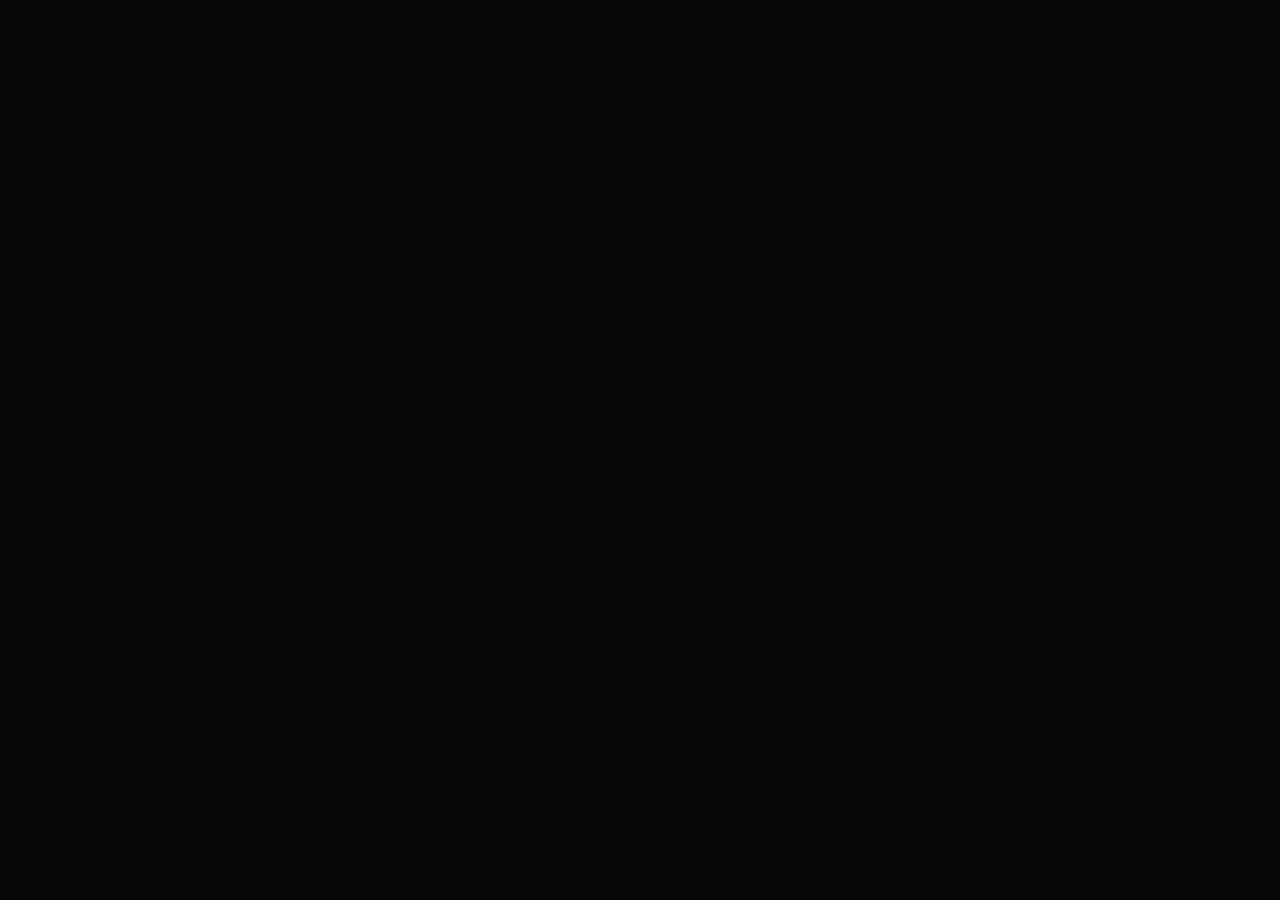
==== index.html @ 5cba3ceb "Refactor CSS styles and remove unused animations Removed unused CSS comments and animations for vari" ====
<!DOCTYPE html>
<html lang="en">
<head>
  <meta charset="UTF-8">
  <title>Life OS</title>
  <link rel="manifest" href="manifest.json">
  <meta name="theme-color" content="#c9a84c">
  <meta name="mobile-web-app-capable" content="yes">
  <meta name="apple-mobile-web-app-capable" content="yes">
  <meta name="apple-mobile-web-app-status-bar-style" content="black-translucent">
  <meta name="apple-mobile-web-app-title" content="Life OS">
  <meta name="viewport" content="width=device-width, initial-scale=1.0">
  <link href="https://fonts.googleapis.com/css2?family=Inter:wght@300;400;500;600;700;800;900&display=swap" rel="stylesheet">
  <style>
    * { margin: 0; padding: 0; box-sizing: border-box; }

    body {
      background: #060606;
      color: #f0f0f0;
      font-family: 'Inter', sans-serif;
      min-height: 100vh;
      overflow-x: hidden;
    }

    #canvas {
      position: fixed;
      top: 0; left: 0;
      width: 100%; height: 100%;
      z-index: 0;
      pointer-events: none;
    }

    .bg-glow {
      position: fixed;
      top: 0; left: 0;
      width: 100%; height: 100%;
      background:
        radial-gradient(ellipse at 15% 40%, rgba(201,168,76,0.08) 0%, transparent 55%),
        radial-gradient(ellipse at 85% 20%, rgba(201,168,76,0.05) 0%, transparent 45%),
        radial-gradient(ellipse at 50% 80%, rgba(201,168,76,0.04) 0%, transparent 40%);
      z-index: 0;
      pointer-events: none;
    }

    .container {
      position: relative;
      z-index: 1;
      max-width: 620px;
      margin: 0 auto;
      padding: 40px 20px 60px;
    }

    .greeting {
      text-align: center;
      margin-bottom: 8px;
    }

    .greeting-text {
      font-size: 0.85rem;
      color: #555;
      letter-spacing: 1px;
    }

    .greeting-time {
      font-size: 0.78rem;
      color: #333;
      margin-top: 4px;
    }

    .hero {
      text-align: center;
      margin-bottom: 32px;
      margin-top: 16px;
    }

    .hero-tag {
      display: inline-flex;
      align-items: center;
      gap: 6px;
      padding: 6px 16px;
      background: rgba(201,168,76,0.08);
      border: 1px solid rgba(201,168,76,0.2);
      border-radius: 20px;
      font-size: 0.72rem;
      color: #c9a84c;
      letter-spacing: 2px;
      text-transform: uppercase;
      margin-bottom: 20px;
    }

    .hero h1 {
      font-size: clamp(3rem, 12vw, 5rem);
      font-weight: 900;
      line-height: 1;
      margin-bottom: 12px;
      letter-spacing: -1px;
    }

    .life {
      background: linear-gradient(135deg, #c9a84c 0%, #e8c96a 50%, #c9a84c 100%);
      -webkit-background-clip: text;
      -webkit-text-fill-color: transparent;
      background-clip: text;
    }

    .os {
      color: #ffffff;
      margin-left: 12px;
    }

    .hero-sub {
      font-size: 0.92rem;
      color: #444;
      line-height: 1.7;
      margin-bottom: 10px;
    }

    .hero-name {
      font-size: 0.78rem;
      color: #2a2a2a;
      font-weight: 500;
    }

    .hero-name span {
      color: #c9a84c;
      font-weight: 600;
    }

    .dashboard {
      background: rgba(201,168,76,0.04);
      border: 1px solid rgba(201,168,76,0.15);
      border-radius: 20px;
      padding: 20px;
      margin-bottom: 20px;
      position: relative;
      overflow: hidden;
    }

    .dashboard::before {
      content: '';
      position: absolute;
      top: -60px; right: -60px;
      width: 180px; height: 180px;
      background: radial-gradient(circle, rgba(201,168,76,0.08) 0%, transparent 70%);
      border-radius: 50%;
      pointer-events: none;
    }

    .dashboard-header {
      display: flex;
      align-items: center;
      justify-content: space-between;
      margin-bottom: 16px;
    }

    .dashboard-title {
      display: flex;
      align-items: center;
      gap: 8px;
      font-size: 0.72rem;
      color: #c9a84c;
      text-transform: uppercase;
      letter-spacing: 2px;
      font-weight: 700;
    }

    .dashboard-date {
      font-size: 0.72rem;
      color: #333;
    }

    .dash-stats {
      display: grid;
      grid-template-columns: repeat(3, 1fr);
      gap: 10px;
      margin-bottom: 16px;
    }

    .dash-stat {
      background: rgba(255,255,255,0.02);
      border: 1px solid rgba(255,255,255,0.04);
      border-radius: 12px;
      padding: 12px;
      text-align: center;
    }

    .dash-stat-num {
      font-size: 1.4rem;
      font-weight: 700;
      color: #c9a84c;
      line-height: 1;
      margin-bottom: 4px;
    }

    .dash-stat-label {
      font-size: 0.68rem;
      color: #333;
      text-transform: uppercase;
      letter-spacing: 0.5px;
    }

    .focus-section {
      border-top: 1px solid rgba(201,168,76,0.1);
      padding-top: 14px;
    }

    .focus-label {
      font-size: 0.7rem;
      color: #444;
      text-transform: uppercase;
      letter-spacing: 1px;
      margin-bottom: 10px;
    }

    .focus-item {
      display: flex;
      align-items: flex-start;
      gap: 10px;
      padding: 8px 0;
      font-size: 0.84rem;
      border-bottom: 1px solid rgba(255,255,255,0.03);
    }

    .focus-item:last-child { border-bottom: none; }

    .focus-item-text { color: #bbb; line-height: 1.5; }
    .focus-item-text b { color: #c9a84c; }
    .focus-item-sub { font-size: 0.72rem; color: #444; margin-top: 2px; }

    .focus-empty { font-size: 0.84rem; color: #333; line-height: 1.6; }
    .focus-empty b { color: #c9a84c; }

    .focus-cta {
      display: inline-block;
      margin-top: 12px;
      padding: 7px 18px;
      background: #c9a84c;
      color: #000;
      border-radius: 20px;
      font-size: 0.78rem;
      font-weight: 700;
      text-decoration: none;
    }

    .stats-bar {
      display: flex;
      justify-content: center;
      gap: 48px;
      margin-bottom: 28px;
    }

    .stat { text-align: center; }

    .stat-num {
      font-size: 1.6rem;
      font-weight: 800;
      background: linear-gradient(135deg, #c9a84c, #e8c96a);
      -webkit-background-clip: text;
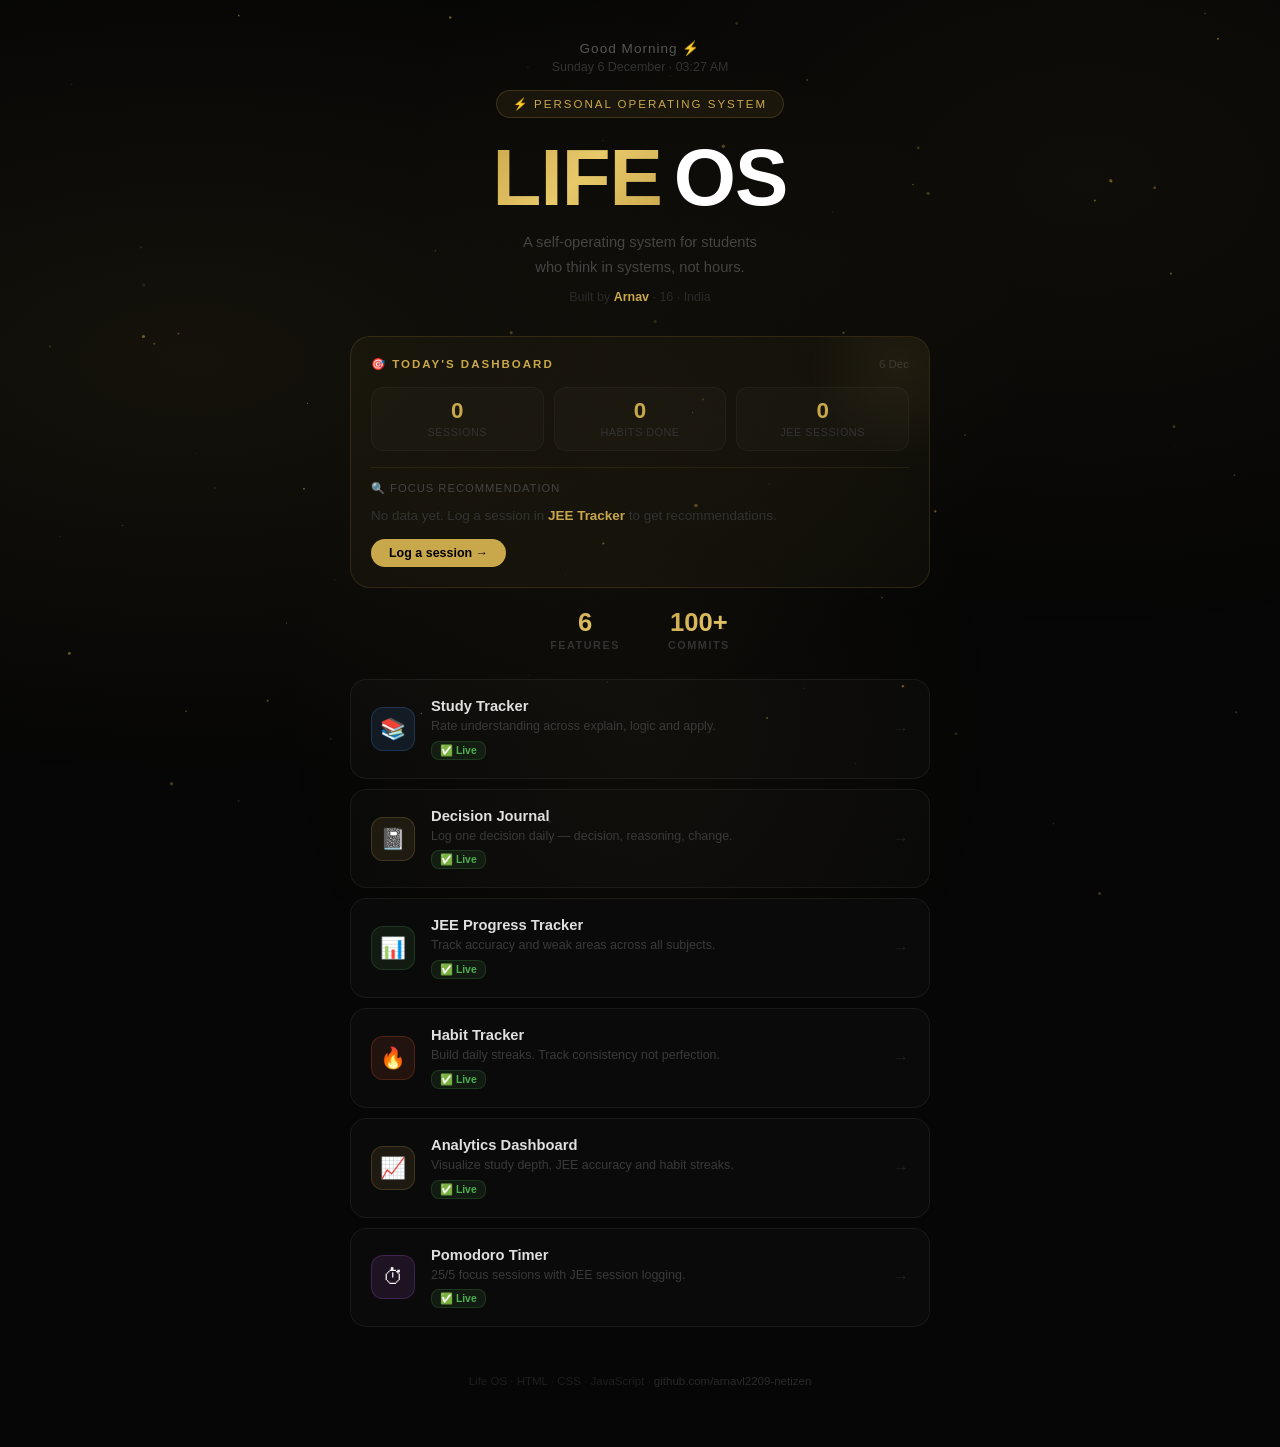
==== commit cdad5a07: "Enhance styles and layout for dashboard components" ====
--- a/index.html
+++ b/index.html
@@ -256,3 +256,373 @@
       font-weight: 800;
       background: linear-gradient(135deg, #c9a84c, #e8c96a);
       -webkit-background-clip: text;
+      -webkit-text-fill-color: transparent;
+      background-clip: text;
+    }
+
+    .stat-label {
+      font-size: 0.68rem;
+      color: #333;
+      text-transform: uppercase;
+      letter-spacing: 1.5px;
+      font-weight: 600;
+      margin-top: 2px;
+    }
+
+    .grid {
+      display: flex;
+      flex-direction: column;
+      gap: 10px;
+    }
+
+    .card {
+      background: rgba(255,255,255,0.02);
+      border: 1px solid rgba(255,255,255,0.06);
+      border-radius: 16px;
+      padding: 18px 20px;
+      text-decoration: none;
+      color: #f0f0f0;
+      display: flex;
+      align-items: center;
+      gap: 16px;
+      transition: all 0.3s ease;
+      position: relative;
+      overflow: hidden;
+    }
+
+    .card::before {
+      content: '';
+      position: absolute;
+      top: 0; left: 0;
+      width: 2px;
+      height: 100%;
+      background: linear-gradient(180deg, #c9a84c, #e8c96a);
+      transform: scaleY(0);
+      transition: transform 0.3s ease;
+      transform-origin: bottom;
+    }
+
+    .card:hover {
+      border-color: rgba(201,168,76,0.25);
+      transform: translateX(4px);
+      background: rgba(201,168,76,0.04);
+    }
+
+    .card:hover::before { transform: scaleY(1); }
+
+    .card-icon {
+      width: 44px;
+      height: 44px;
+      border-radius: 12px;
+      display: flex;
+      align-items: center;
+      justify-content: center;
+      font-size: 1.3rem;
+      min-width: 44px;
+    }
+
+    .icon-study     { background: rgba(74,158,255,0.1);  border: 1px solid rgba(74,158,255,0.2); }
+    .icon-journal   { background: rgba(201,168,76,0.1);  border: 1px solid rgba(201,168,76,0.2); }
+    .icon-jee       { background: rgba(76,175,80,0.1);   border: 1px solid rgba(76,175,80,0.2); }
+    .icon-habit     { background: rgba(255,100,50,0.1);  border: 1px solid rgba(255,100,50,0.2); }
+    .icon-analytics { background: rgba(201,168,76,0.1);  border: 1px solid rgba(201,168,76,0.2); }
+    .icon-pomodoro  { background: rgba(201,100,255,0.1); border: 1px solid rgba(201,100,255,0.2); }
+
+    .card-body { flex: 1; }
+
+    .card-title {
+      font-size: 0.92rem;
+      font-weight: 700;
+      color: #e0e0e0;
+      margin-bottom: 3px;
+    }
+
+    .card-desc {
+      font-size: 0.78rem;
+      color: #3a3a3a;
+      line-height: 1.5;
+    }
+
+    .card-arrow {
+      font-size: 1rem;
+      color: #222;
+      transition: all 0.3s;
+    }
+
+    .card:hover .card-arrow {
+      color: #c9a84c;
+      transform: translateX(3px);
+    }
+
+    .tag {
+      display: inline-flex;
+      align-items: center;
+      gap: 4px;
+      padding: 2px 8px;
+      border-radius: 8px;
+      font-size: 0.65rem;
+      font-weight: 700;
+      margin-top: 5px;
+      background: rgba(76,175,80,0.1);
+      color: #4caf50;
+      border: 1px solid rgba(76,175,80,0.2);
+    }
+
+    .footer {
+      text-align: center;
+      margin-top: 48px;
+      font-size: 0.72rem;
+      color: #1e1e1e;
+      font-weight: 500;
+    }
+
+    .footer span { color: #2a2a2a; }
+  </style>
+</head>
+<body>
+
+<canvas id="canvas"></canvas>
+<div class="bg-glow"></div>
+
+<div class="container">
+
+  <div class="greeting">
+    <div class="greeting-text" id="greetingText"></div>
+    <div class="greeting-time" id="greetingTime"></div>
+  </div>
+
+  <div class="hero">
+    <div class="hero-tag">⚡ Personal Operating System</div>
+    <h1><span class="life">LIFE</span><span class="os">OS</span></h1>
+    <p class="hero-sub">A self-operating system for students<br>who think in systems, not hours.</p>
+    <p class="hero-name">Built by <span>Arnav</span> · 16 · India</p>
+  </div>
+
+  <div class="dashboard">
+    <div class="dashboard-header">
+      <div class="dashboard-title">🎯 Today's Dashboard</div>
+      <div class="dashboard-date" id="dashDate"></div>
+    </div>
+    <div class="dash-stats">
+      <div class="dash-stat">
+        <div class="dash-stat-num" id="dashPomodoro">0</div>
+        <div class="dash-stat-label">Sessions</div>
+      </div>
+      <div class="dash-stat">
+        <div class="dash-stat-num" id="dashHabits">0</div>
+        <div class="dash-stat-label">Habits Done</div>
+      </div>
+      <div class="dash-stat">
+        <div class="dash-stat-num" id="dashJEE">0</div>
+        <div class="dash-stat-label">JEE Sessions</div>
+      </div>
+    </div>
+    <div class="focus-section">
+      <div class="focus-label">🔍 Focus Recommendation</div>
+      <div id="focusContent"></div>
+    </div>
+  </div>
+
+  <div class="stats-bar">
+    <div class="stat">
+      <div class="stat-num" id="statFeatures">6</div>
+      <div class="stat-label">Features</div>
+    </div>
+    <div class="stat">
+      <div class="stat-num" id="statCommits">100+</div>
+      <div class="stat-label">Commits</div>
+    </div>
+  </div>
+
+  <div class="grid">
+    <a href="Study-tracker/index.html" class="card">
+      <div class="card-icon icon-study">📚</div>
+      <div class="card-body">
+        <div class="card-title">Study Tracker</div>
+        <div class="card-desc">Rate understanding across explain, logic and apply.</div>
+        <span class="tag">✅ Live</span>
+      </div>
+      <div class="card-arrow">→</div>
+    </a>
+
+    <a href="Journal-tracker/index.html" class="card">
+      <div class="card-icon icon-journal">📓</div>
+      <div class="card-body">
+        <div class="card-title">Decision Journal</div>
+        <div class="card-desc">Log one decision daily — decision, reasoning, change.</div>
+        <span class="tag">✅ Live</span>
+      </div>
+      <div class="card-arrow">→</div>
+    </a>
+
+    <a href="JEE-tracker/index.html" class="card">
+      <div class="card-icon icon-jee">📊</div>
+      <div class="card-body">
+        <div class="card-title">JEE Progress Tracker</div>
+        <div class="card-desc">Track accuracy and weak areas across all subjects.</div>
+        <span class="tag">✅ Live</span>
+      </div>
+      <div class="card-arrow">→</div>
+    </a>
+
+    <a href="Habit-Tracker/index.html" class="card">
+      <div class="card-icon icon-habit">🔥</div>
+      <div class="card-body">
+        <div class="card-title">Habit Tracker</div>
+        <div class="card-desc">Build daily streaks. Track consistency not perfection.</div>
+        <span class="tag">✅ Live</span>
+      </div>
+      <div class="card-arrow">→</div>
+    </a>
+
+    <a href="Analytics/index.html" class="card">
+      <div class="card-icon icon-analytics">📈</div>
+      <div class="card-body">
+        <div class="card-title">Analytics Dashboard</div>
+        <div class="card-desc">Visualize study depth, JEE accuracy and habit streaks.</div>
+        <span class="tag">✅ Live</span>
+      </div>
+      <div class="card-arrow">→</div>
+    </a>
+
+    <a href="Pomodoro/index.html" class="card">
+      <div class="card-icon icon-pomodoro">⏱</div>
+      <div class="card-body">
+        <div class="card-title">Pomodoro Timer</div>
+        <div class="card-desc">25/5 focus sessions with JEE session logging.</div>
+        <span class="tag">✅ Live</span>
+      </div>
+      <div class="card-arrow">→</div>
+    </a>
+  </div>
+
+  <div class="footer">
+    <p>Life OS · HTML · CSS · JavaScript · <span>github.com/arnavl2209-netizen</span></p>
+  </div>
+</div>
+
+<script>
+// Greeting
+function updateGreeting() {
+  var h = new Date().getHours();
+  var g = h < 12 ? 'Good Morning ⚡' : h < 17 ? 'Good Afternoon ⚡' : 'Good Evening ⚡';
+  document.getElementById('greetingText').textContent = g;
+  var now = new Date();
+  document.getElementById('greetingTime').textContent =
+    now.toLocaleDateString('en-IN', { weekday:'long', day:'numeric', month:'long' }) +
+    ' · ' + now.toLocaleTimeString([], { hour:'2-digit', minute:'2-digit' });
+  document.getElementById('dashDate').textContent =
+    now.toLocaleDateString('en-IN', { day:'numeric', month:'short' });
+}
+updateGreeting();
+setInterval(updateGreeting, 60000);
+
+// Dashboard stats
+var today     = new Date().toDateString();
+var pomoToday = JSON.parse(localStorage.getItem('pomo_today')) || { date:'', count:0 };
+var todayLog  = JSON.parse(localStorage.getItem('lifeos_today')) || { date:'', done:[] };
+var jeeData   = JSON.parse(localStorage.getItem('lifeos_jee')) || [];
+
+document.getElementById('dashPomodoro').textContent = pomoToday.date === today ? pomoToday.count : 0;
+document.getElementById('dashHabits').textContent   = todayLog.date === today  ? todayLog.done.length : 0;
+document.getElementById('dashJEE').textContent      = jeeData.filter(function(e){
+  return e.date === new Date().toLocaleDateString('en-IN',{day:'numeric',month:'short',year:'numeric'});
+}).length;
+
+// Focus recommender
+function buildRecommendations() {
+  var jeeEntries   = JSON.parse(localStorage.getItem('lifeos_jee'))     || [];
+  var studyEntries = JSON.parse(localStorage.getItem('lifeOS_entries')) || [];
+  var content = document.getElementById('focusContent');
+  var html = '';
+  var count = 0;
+
+  var weakTopics = jeeEntries.filter(function(e){ return e.accuracy < 60; });
+  if (weakTopics.length > 0) {
+    var w = weakTopics.reduce(function(a,b){ return a.accuracy < b.accuracy ? a : b; });
+    html += '<div class="focus-item"><span>🔴</span><div><div class="focus-item-text">Revise <b>' + w.topic + '</b> — ' + w.accuracy + '% accuracy</div><div class="focus-item-sub">' + w.subject + '</div></div></div>';
+    count++;
+  }
+
+  if (jeeEntries.length > 0 && count < 2) {
+    var subs = {};
+    jeeEntries.forEach(function(e){
+      if (!subs[e.subject]) subs[e.subject] = { total:0, n:0 };
+      subs[e.subject].total += e.accuracy;
+      subs[e.subject].n++;
+    });
+    var low = null, lowAvg = 101;
+    for (var s in subs) {
+      var a = subs[s].total / subs[s].n;
+      if (a < lowAvg) { lowAvg = a; low = s; }
+    }
+    if (low) {
+      html += '<div class="focus-item"><span>📉</span><div><div class="focus-item-text"><b>' + low + '</b> needs attention — avg ' + Math.round(lowAvg) + '%</div><div class="focus-item-sub">Weakest subject</div></div></div>';
+      count++;
+    }
+  }
+
+  if (studyEntries.length > 0 && count < 2) {
+    var r = studyEntries[studyEntries.length - 1];
+    var avg = ((r.explain + r.logic + r.apply) / 3).toFixed(1);
+    if (avg < 3.5) {
+      html += '<div class="focus-item"><span>🟡</span><div><div class="focus-item-text">Revisit <b>' + r.topic + '</b> — ' + avg + '/5 depth</div><div class="focus-item-sub">Low depth score</div></div></div>';
+    }
+  }
+
+  if (!html) {
+    html = '<p class="focus-empty">No data yet. Log a session in <b>JEE Tracker</b> to get recommendations.</p><a href="JEE-tracker/index.html" class="focus-cta">Log a session →</a>';
+  }
+
+  content.innerHTML = html;
+}
+buildRecommendations();
+
+// Gold particles
+window.onload = function() {
+  var canvas = document.getElementById('canvas');
+  var ctx = canvas.getContext('2d');
+  canvas.width  = window.innerWidth;
+  canvas.height = window.innerHeight;
+
+  window.addEventListener('resize', function() {
+    canvas.width  = window.innerWidth;
+    canvas.height = window.innerHeight;
+  });
+
+  var pts = [];
+  for (var i = 0; i < 70; i++) {
+    pts.push({
+      x:     Math.random() * canvas.width,
+      y:     Math.random() * canvas.height,
+      r:     Math.random() * 1.4 + 0.4,
+      dx:    (Math.random() - 0.5) * 0.35,
+      dy:    (Math.random() - 0.5) * 0.35,
+      alpha: Math.random() * 0.45 + 0.1
+    });
+  }
+
+  function draw() {
+    ctx.clearRect(0, 0, canvas.width, canvas.height);
+    pts.forEach(function(p) {
+      ctx.beginPath();
+      ctx.arc(p.x, p.y, p.r, 0, Math.PI * 2);
+      ctx.fillStyle = 'rgba(201,168,76,' + p.alpha + ')';
+      ctx.fill();
+      p.x += p.dx;
+      p.y += p.dy;
+      if (p.x < 0 || p.x > canvas.width)  p.dx *= -1;
+      if (p.y < 0 || p.y > canvas.height) p.dy *= -1;
+    });
+    requestAnimationFrame(draw);
+  }
+  draw();
+};
+
+// Service Worker
+if ('serviceWorker' in navigator) {
+  navigator.serviceWorker.register('/life-os/sw.js');
+}
+</script>
+</body>
+</html>
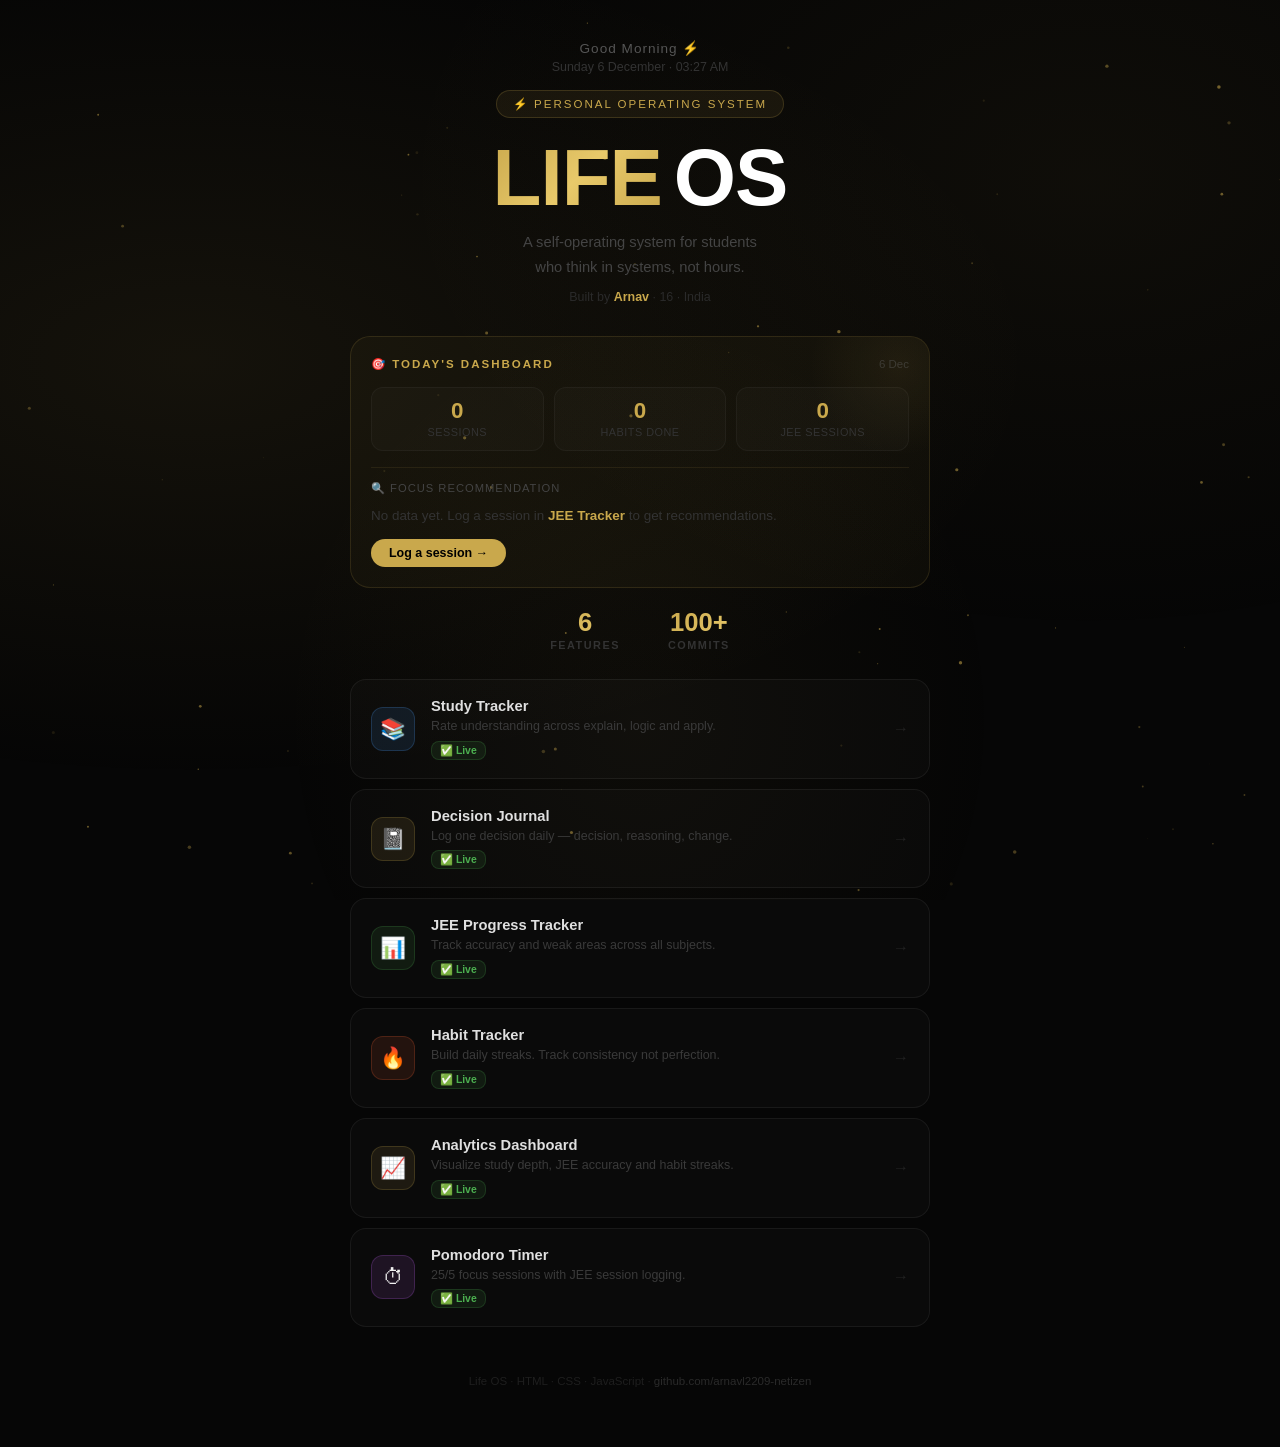
==== commit ddc4c8b2: "Add cache control meta tags to index.html Added meta tags for cache control and expiration." ====
--- a/index.html
+++ b/index.html
@@ -2,6 +2,9 @@
 <html lang="en">
 <head>
   <meta charset="UTF-8">
+  <meta http-equiv="Cache-Control" content="no-cache, no-store, must-revalidate">
+<meta http-equiv="Pragma" content="no-cache">
+<meta http-equiv="Expires" content="0">
   <title>Life OS</title>
   <link rel="manifest" href="manifest.json">
   <meta name="theme-color" content="#c9a84c">
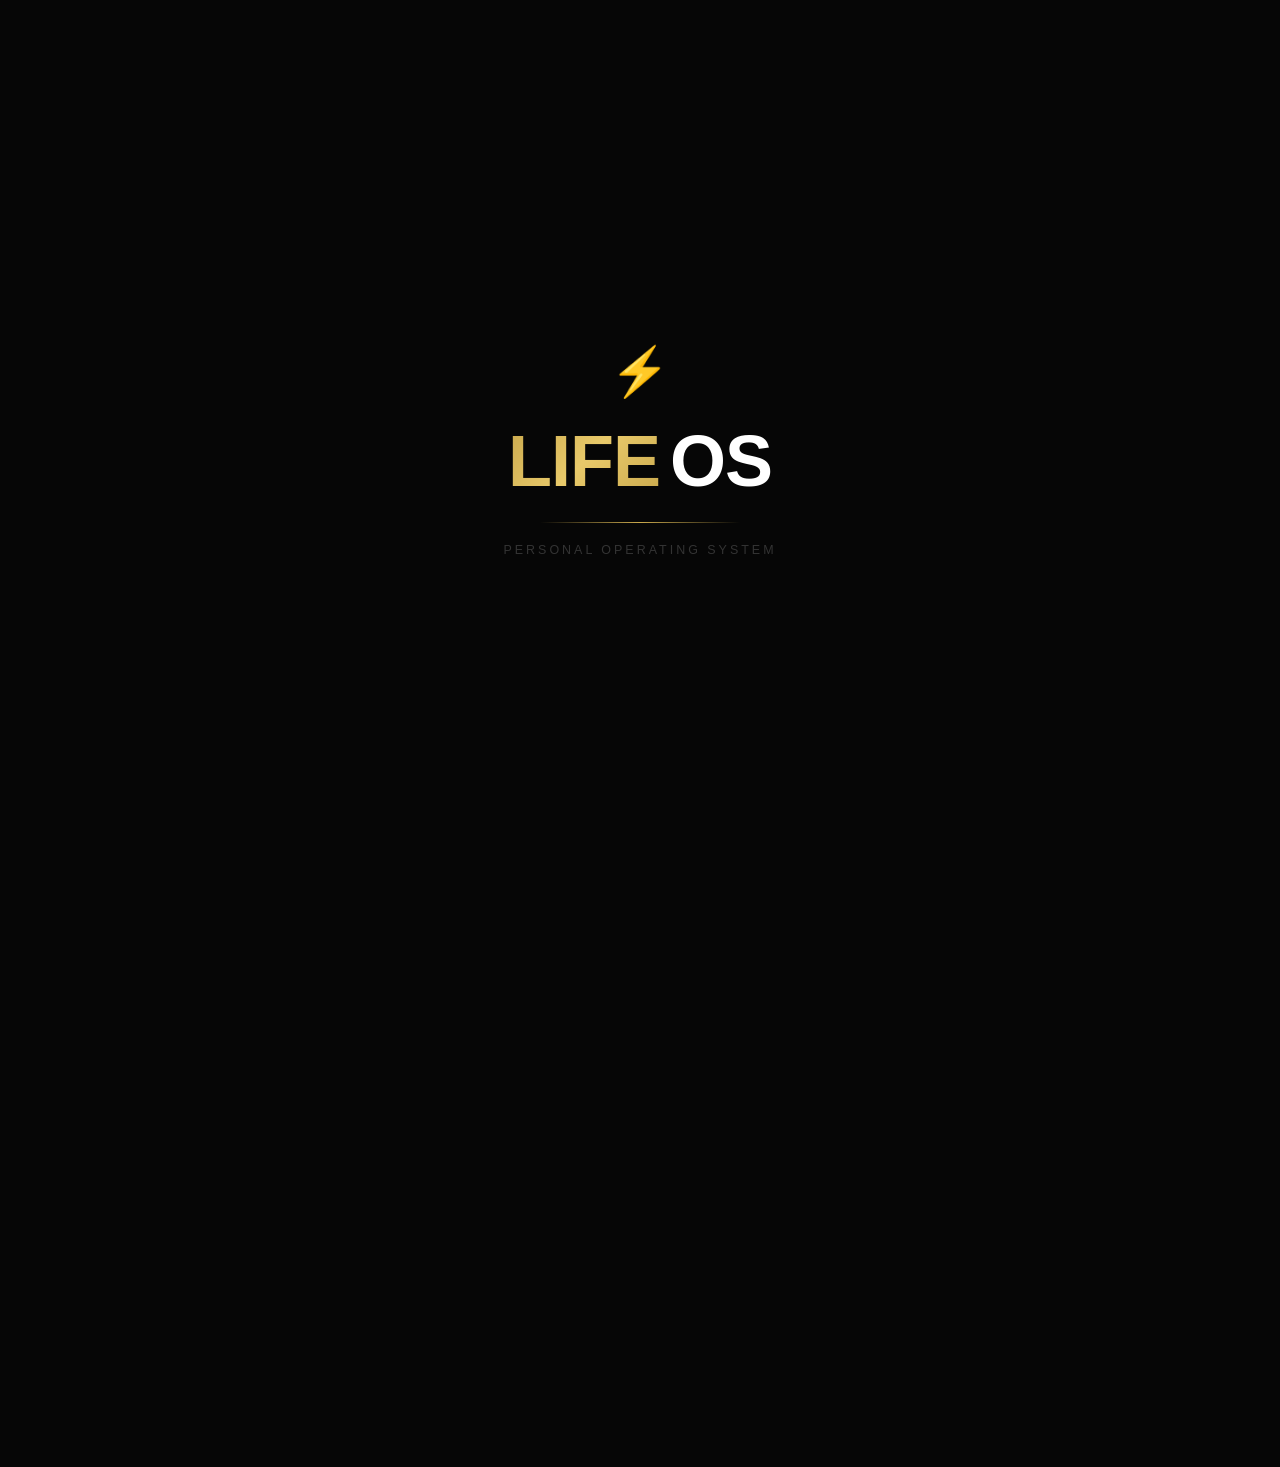
==== commit fe3353d1: "Update index.html" ====
--- a/index.html
+++ b/index.html
@@ -2,9 +2,6 @@
 <html lang="en">
 <head>
   <meta charset="UTF-8">
-  <meta http-equiv="Cache-Control" content="no-cache, no-store, must-revalidate">
-<meta http-equiv="Pragma" content="no-cache">
-<meta http-equiv="Expires" content="0">
   <title>Life OS</title>
   <link rel="manifest" href="manifest.json">
   <meta name="theme-color" content="#c9a84c">
@@ -25,13 +22,99 @@
       overflow-x: hidden;
     }
 
+    /* Splash screen */
+    #splash {
+      position: fixed;
+      inset: 0;
+      background: #060606;
+      z-index: 1000;
+      display: flex;
+      flex-direction: column;
+      align-items: center;
+      justify-content: center;
+      gap: 20px;
+      transition: opacity 0.6s ease;
+    }
+
+    #splash.hide {
+      opacity: 0;
+      pointer-events: none;
+    }
+
+    .splash-bolt {
+      font-size: 3rem;
+      opacity: 0;
+      transform: scale(0.5);
+      animation: boltIn 0.6s ease 0.3s forwards;
+    }
+
+    .splash-title {
+      font-size: clamp(2.5rem, 10vw, 4.5rem);
+      font-weight: 900;
+      letter-spacing: -1px;
+      opacity: 0;
+      transform: scale(0.8);
+      animation: titleIn 0.7s ease 0.8s forwards;
+    }
+
+    .splash-title .s-life {
+      background: linear-gradient(135deg, #c9a84c 0%, #e8c96a 50%, #c9a84c 100%);
+      -webkit-background-clip: text;
+      -webkit-text-fill-color: transparent;
+      background-clip: text;
+    }
+
+    .splash-title .s-os { color: #fff; margin-left: 10px; }
+
+    .splash-line {
+      width: 0;
+      height: 1px;
+      background: linear-gradient(90deg, transparent, #c9a84c, transparent);
+      animation: lineExpand 0.8s ease 1.3s forwards;
+    }
+
+    .splash-sub {
+      font-size: 0.78rem;
+      color: #333;
+      letter-spacing: 3px;
+      text-transform: uppercase;
+      opacity: 0;
+      animation: fadeIn 0.5s ease 1.6s forwards;
+    }
+
+    @keyframes boltIn {
+      0%   { opacity: 0; transform: scale(0.3); filter: blur(10px); }
+      60%  { transform: scale(1.2); }
+      100% { opacity: 1; transform: scale(1); filter: blur(0); }
+    }
+
+    @keyframes titleIn {
+      0%   { opacity: 0; transform: scale(0.8) translateY(10px); filter: blur(6px); }
+      100% { opacity: 1; transform: scale(1) translateY(0); filter: blur(0); }
+    }
+
+    @keyframes lineExpand {
+      0%   { width: 0; }
+      100% { width: 200px; }
+    }
+
+    @keyframes fadeIn {
+      0%   { opacity: 0; transform: translateY(6px); }
+      100% { opacity: 1; transform: translateY(0); }
+    }
+
+    /* Canvas */
     #canvas {
       position: fixed;
       top: 0; left: 0;
       width: 100%; height: 100%;
       z-index: 0;
       pointer-events: none;
-    }
+      opacity: 0;
+      transition: opacity 1s ease;
+    }
+
+    #canvas.show { opacity: 1; }
 
     .bg-glow {
       position: fixed;
@@ -45,12 +128,21 @@
       pointer-events: none;
     }
 
+    /* Main content */
     .container {
       position: relative;
       z-index: 1;
       max-width: 620px;
       margin: 0 auto;
       padding: 40px 20px 60px;
+      opacity: 0;
+      transform: translateY(20px);
+      transition: opacity 0.8s ease, transform 0.8s ease;
+    }
+
+    .container.show {
+      opacity: 1;
+      transform: translateY(0);
     }
 
     .greeting {
@@ -106,10 +198,7 @@
       background-clip: text;
     }
 
-    .os {
-      color: #ffffff;
-      margin-left: 12px;
-    }
+    .os { color: #ffffff; margin-left: 12px; }
 
     .hero-sub {
       font-size: 0.92rem;
@@ -118,17 +207,10 @@
       margin-bottom: 10px;
     }
 
-    .hero-name {
-      font-size: 0.78rem;
-      color: #2a2a2a;
-      font-weight: 500;
-    }
-
-    .hero-name span {
-      color: #c9a84c;
-      font-weight: 600;
-    }
-
+    .hero-name { font-size: 0.78rem; color: #2a2a2a; font-weight: 500; }
+    .hero-name span { color: #c9a84c; font-weight: 600; }
+
+    /* Dashboard */
     .dashboard {
       background: rgba(201,168,76,0.04);
       border: 1px solid rgba(201,168,76,0.15);
@@ -137,7 +219,12 @@
       margin-bottom: 20px;
       position: relative;
       overflow: hidden;
-    }
+      opacity: 0;
+      transform: translateY(16px);
+      transition: opacity 0.5s ease, transform 0.5s ease;
+    }
+
+    .dashboard.show { opacity: 1; transform: translateY(0); }
 
     .dashboard::before {
       content: '';
@@ -167,10 +254,7 @@
       font-weight: 700;
     }
 
-    .dashboard-date {
-      font-size: 0.72rem;
-      color: #333;
-    }
+    .dashboard-date { font-size: 0.72rem; color: #333; }
 
     .dash-stats {
       display: grid;
@@ -225,11 +309,9 @@
     }
 
     .focus-item:last-child { border-bottom: none; }
-
     .focus-item-text { color: #bbb; line-height: 1.5; }
     .focus-item-text b { color: #c9a84c; }
     .focus-item-sub { font-size: 0.72rem; color: #444; margin-top: 2px; }
-
     .focus-empty { font-size: 0.84rem; color: #333; line-height: 1.6; }
     .focus-empty b { color: #c9a84c; }
 
@@ -245,12 +327,18 @@
       text-decoration: none;
     }
 
+    /* Stats */
     .stats-bar {
       display: flex;
       justify-content: center;
       gap: 48px;
       margin-bottom: 28px;
-    }
+      opacity: 0;
+      transform: translateY(16px);
+      transition: opacity 0.5s ease 0.1s, transform 0.5s ease 0.1s;
+    }
+
+    .stats-bar.show { opacity: 1; transform: translateY(0); }
 
     .stat { text-align: center; }
 
@@ -272,6 +360,7 @@
       margin-top: 2px;
     }
 
+    /* Cards */
     .grid {
       display: flex;
       flex-direction: column;
@@ -291,6 +380,13 @@
       transition: all 0.3s ease;
       position: relative;
       overflow: hidden;
+      opacity: 0;
+      transform: translateY(20px);
+    }
+
+    .card.show {
+      opacity: 1;
+      transform: translateY(0);
     }
 
     .card::before {
@@ -307,7 +403,7 @@
 
     .card:hover {
       border-color: rgba(201,168,76,0.25);
-      transform: translateX(4px);
+      transform: translateX(4px) !important;
       background: rgba(201,168,76,0.04);
     }
 
@@ -332,30 +428,11 @@
     .icon-pomodoro  { background: rgba(201,100,255,0.1); border: 1px solid rgba(201,100,255,0.2); }
 
     .card-body { flex: 1; }
-
-    .card-title {
-      font-size: 0.92rem;
-      font-weight: 700;
-      color: #e0e0e0;
-      margin-bottom: 3px;
-    }
-
-    .card-desc {
-      font-size: 0.78rem;
-      color: #3a3a3a;
-      line-height: 1.5;
-    }
-
-    .card-arrow {
-      font-size: 1rem;
-      color: #222;
-      transition: all 0.3s;
-    }
-
-    .card:hover .card-arrow {
-      color: #c9a84c;
-      transform: translateX(3px);
-    }
+    .card-title { font-size: 0.92rem; font-weight: 700; color: #e0e0e0; margin-bottom: 3px; }
+    .card-desc  { font-size: 0.78rem; color: #3a3a3a; line-height: 1.5; }
+
+    .card-arrow { font-size: 1rem; color: #222; transition: all 0.3s; }
+    .card:hover .card-arrow { color: #c9a84c; transform: translateX(3px); }
 
     .tag {
       display: inline-flex;
@@ -377,17 +454,30 @@
       font-size: 0.72rem;
       color: #1e1e1e;
       font-weight: 500;
-    }
-
+      opacity: 0;
+      transition: opacity 0.5s ease;
+    }
+
+    .footer.show { opacity: 1; }
     .footer span { color: #2a2a2a; }
   </style>
 </head>
 <body>
 
+<!-- Splash Screen -->
+<div id="splash">
+  <div class="splash-bolt">⚡</div>
+  <div class="splash-title">
+    <span class="s-life">LIFE</span><span class="s-os">OS</span>
+  </div>
+  <div class="splash-line"></div>
+  <div class="splash-sub">Personal Operating System</div>
+</div>
+
 <canvas id="canvas"></canvas>
 <div class="bg-glow"></div>
 
-<div class="container">
+<div class="container" id="mainContent">
 
   <div class="greeting">
     <div class="greeting-text" id="greetingText"></div>
@@ -401,7 +491,7 @@
     <p class="hero-name">Built by <span>Arnav</span> · 16 · India</p>
   </div>
 
-  <div class="dashboard">
+  <div class="dashboard" id="dashboard">
     <div class="dashboard-header">
       <div class="dashboard-title">🎯 Today's Dashboard</div>
       <div class="dashboard-date" id="dashDate"></div>
@@ -426,19 +516,19 @@
     </div>
   </div>
 
-  <div class="stats-bar">
+  <div class="stats-bar" id="statsBar">
     <div class="stat">
-      <div class="stat-num" id="statFeatures">6</div>
+      <div class="stat-num">6</div>
       <div class="stat-label">Features</div>
     </div>
     <div class="stat">
-      <div class="stat-num" id="statCommits">100+</div>
+      <div class="stat-num">100+</div>
       <div class="stat-label">Commits</div>
     </div>
   </div>
 
   <div class="grid">
-    <a href="Study-tracker/index.html" class="card">
+    <a href="Study-tracker/index.html" class="card" id="card0">
       <div class="card-icon icon-study">📚</div>
       <div class="card-body">
         <div class="card-title">Study Tracker</div>
@@ -448,7 +538,7 @@
       <div class="card-arrow">→</div>
     </a>
 
-    <a href="Journal-tracker/index.html" class="card">
+    <a href="Journal-tracker/index.html" class="card" id="card1">
       <div class="card-icon icon-journal">📓</div>
       <div class="card-body">
         <div class="card-title">Decision Journal</div>
@@ -458,7 +548,7 @@
       <div class="card-arrow">→</div>
     </a>
 
-    <a href="JEE-tracker/index.html" class="card">
+    <a href="JEE-tracker/index.html" class="card" id="card2">
       <div class="card-icon icon-jee">📊</div>
       <div class="card-body">
         <div class="card-title">JEE Progress Tracker</div>
@@ -468,7 +558,7 @@
       <div class="card-arrow">→</div>
     </a>
 
-    <a href="Habit-Tracker/index.html" class="card">
+    <a href="Habit-Tracker/index.html" class="card" id="card3">
       <div class="card-icon icon-habit">🔥</div>
       <div class="card-body">
         <div class="card-title">Habit Tracker</div>
@@ -478,7 +568,7 @@
       <div class="card-arrow">→</div>
     </a>
 
-    <a href="Analytics/index.html" class="card">
+    <a href="Analytics/index.html" class="card" id="card4">
       <div class="card-icon icon-analytics">📈</div>
       <div class="card-body">
         <div class="card-title">Analytics Dashboard</div>
@@ -488,7 +578,7 @@
       <div class="card-arrow">→</div>
     </a>
 
-    <a href="Pomodoro/index.html" class="card">
+    <a href="Pomodoro/index.html" class="card" id="card5">
       <div class="card-icon icon-pomodoro">⏱</div>
       <div class="card-body">
         <div class="card-title">Pomodoro Timer</div>
@@ -499,90 +589,48 @@
     </a>
   </div>
 
-  <div class="footer">
+  <div class="footer" id="footer">
     <p>Life OS · HTML · CSS · JavaScript · <span>github.com/arnavl2209-netizen</span></p>
   </div>
 </div>
 
 <script>
-// Greeting
-function updateGreeting() {
-  var h = new Date().getHours();
-  var g = h < 12 ? 'Good Morning ⚡' : h < 17 ? 'Good Afternoon ⚡' : 'Good Evening ⚡';
-  document.getElementById('greetingText').textContent = g;
-  var now = new Date();
-  document.getElementById('greetingTime').textContent =
-    now.toLocaleDateString('en-IN', { weekday:'long', day:'numeric', month:'long' }) +
-    ' · ' + now.toLocaleTimeString([], { hour:'2-digit', minute:'2-digit' });
-  document.getElementById('dashDate').textContent =
-    now.toLocaleDateString('en-IN', { day:'numeric', month:'short' });
-}
-updateGreeting();
-setInterval(updateGreeting, 60000);
-
-// Dashboard stats
-var today     = new Date().toDateString();
-var pomoToday = JSON.parse(localStorage.getItem('pomo_today')) || { date:'', count:0 };
-var todayLog  = JSON.parse(localStorage.getItem('lifeos_today')) || { date:'', done:[] };
-var jeeData   = JSON.parse(localStorage.getItem('lifeos_jee')) || [];
-
-document.getElementById('dashPomodoro').textContent = pomoToday.date === today ? pomoToday.count : 0;
-document.getElementById('dashHabits').textContent   = todayLog.date === today  ? todayLog.done.length : 0;
-document.getElementById('dashJEE').textContent      = jeeData.filter(function(e){
-  return e.date === new Date().toLocaleDateString('en-IN',{day:'numeric',month:'short',year:'numeric'});
-}).length;
-
-// Focus recommender
-function buildRecommendations() {
-  var jeeEntries   = JSON.parse(localStorage.getItem('lifeos_jee'))     || [];
-  var studyEntries = JSON.parse(localStorage.getItem('lifeOS_entries')) || [];
-  var content = document.getElementById('focusContent');
-  var html = '';
-  var count = 0;
-
-  var weakTopics = jeeEntries.filter(function(e){ return e.accuracy < 60; });
-  if (weakTopics.length > 0) {
-    var w = weakTopics.reduce(function(a,b){ return a.accuracy < b.accuracy ? a : b; });
-    html += '<div class="focus-item"><span>🔴</span><div><div class="focus-item-text">Revise <b>' + w.topic + '</b> — ' + w.accuracy + '% accuracy</div><div class="focus-item-sub">' + w.subject + '</div></div></div>';
-    count++;
-  }
-
-  if (jeeEntries.length > 0 && count < 2) {
-    var subs = {};
-    jeeEntries.forEach(function(e){
-      if (!subs[e.subject]) subs[e.subject] = { total:0, n:0 };
-      subs[e.subject].total += e.accuracy;
-      subs[e.subject].n++;
-    });
-    var low = null, lowAvg = 101;
-    for (var s in subs) {
-      var a = subs[s].total / subs[s].n;
-      if (a < lowAvg) { lowAvg = a; low = s; }
-    }
-    if (low) {
-      html += '<div class="focus-item"><span>📉</span><div><div class="focus-item-text"><b>' + low + '</b> needs attention — avg ' + Math.round(lowAvg) + '%</div><div class="focus-item-sub">Weakest subject</div></div></div>';
-      count++;
-    }
-  }
-
-  if (studyEntries.length > 0 && count < 2) {
-    var r = studyEntries[studyEntries.length - 1];
-    var avg = ((r.explain + r.logic + r.apply) / 3).toFixed(1);
-    if (avg < 3.5) {
-      html += '<div class="focus-item"><span>🟡</span><div><div class="focus-item-text">Revisit <b>' + r.topic + '</b> — ' + avg + '/5 depth</div><div class="focus-item-sub">Low depth score</div></div></div>';
-    }
-  }
-
-  if (!html) {
-    html = '<p class="focus-empty">No data yet. Log a session in <b>JEE Tracker</b> to get recommendations.</p><a href="JEE-tracker/index.html" class="focus-cta">Log a session →</a>';
-  }
-
-  content.innerHTML = html;
-}
-buildRecommendations();
-
-// Gold particles
+// Splash → Main transition
 window.onload = function() {
+  setTimeout(function() {
+    document.getElementById('splash').classList.add('hide');
+    setTimeout(function() {
+      document.getElementById('splash').style.display = 'none';
+    }, 600);
+
+    // Show main content
+    document.getElementById('mainContent').classList.add('show');
+    document.getElementById('canvas').classList.add('show');
+
+    // Stagger cards
+    setTimeout(function() {
+      document.getElementById('dashboard').classList.add('show');
+    }, 200);
+    setTimeout(function() {
+      document.getElementById('statsBar').classList.add('show');
+    }, 350);
+
+    for (var i = 0; i < 6; i++) {
+      (function(index) {
+        setTimeout(function() {
+          var card = document.getElementById('card' + index);
+          if (card) card.classList.add('show');
+        }, 450 + index * 80);
+      })(i);
+    }
+
+    setTimeout(function() {
+      document.getElementById('footer').classList.add('show');
+    }, 1000);
+
+  }, 2500);
+
+  // Particles
   var canvas = document.getElementById('canvas');
   var ctx = canvas.getContext('2d');
   canvas.width  = window.innerWidth;
@@ -622,6 +670,82 @@
   draw();
 };
 
+// Greeting
+function updateGreeting() {
+  var h = new Date().getHours();
+  var g = h < 12 ? 'Good Morning ⚡' : h < 17 ? 'Good Afternoon ⚡' : 'Good Evening ⚡';
+  document.getElementById('greetingText').textContent = g;
+  var now = new Date();
+  document.getElementById('greetingTime').textContent =
+    now.toLocaleDateString('en-IN', { weekday:'long', day:'numeric', month:'long' }) +
+    ' · ' + now.toLocaleTimeString([], { hour:'2-digit', minute:'2-digit' });
+  document.getElementById('dashDate').textContent =
+    now.toLocaleDateString('en-IN', { day:'numeric', month:'short' });
+}
+updateGreeting();
+setInterval(updateGreeting, 60000);
+
+// Dashboard stats
+var today     = new Date().toDateString();
+var pomoToday = JSON.parse(localStorage.getItem('pomo_today'))   || { date:'', count:0 };
+var todayLog  = JSON.parse(localStorage.getItem('lifeos_today')) || { date:'', done:[] };
+var jeeData   = JSON.parse(localStorage.getItem('lifeos_jee'))   || [];
+
+document.getElementById('dashPomodoro').textContent = pomoToday.date === today ? pomoToday.count : 0;
+document.getElementById('dashHabits').textContent   = todayLog.date === today  ? todayLog.done.length : 0;
+document.getElementById('dashJEE').textContent      = jeeData.filter(function(e){
+  return e.date === new Date().toLocaleDateString('en-IN',{day:'numeric',month:'short',year:'numeric'});
+}).length;
+
+// Focus recommender
+function buildRecommendations() {
+  var jeeEntries   = JSON.parse(localStorage.getItem('lifeos_jee'))     || [];
+  var studyEntries = JSON.parse(localStorage.getItem('lifeOS_entries')) || [];
+  var content = document.getElementById('focusContent');
+  var html = '';
+  var count = 0;
+
+  var weakTopics = jeeEntries.filter(function(e){ return e.accuracy < 60; });
+  if (weakTopics.length > 0) {
+    var w = weakTopics.reduce(function(a,b){ return a.accuracy < b.accuracy ? a : b; });
+    html += '<div class="focus-item"><span>🔴</span><div><div class="focus-item-text">Revise <b>' + w.topic + '</b> — ' + w.accuracy + '% accuracy</div><div class="focus-item-sub">' + w.subject + '</div></div></div>';
+    count++;
+  }
+
+  if (jeeEntries.length > 0 && count < 2) {
+    var subs = {};
+    jeeEntries.forEach(function(e){
+      if (!subs[e.subject]) subs[e.subject] = { total:0, n:0 };
+      subs[e.subject].total += e.accuracy;
+      subs[e.subject].n++;
+    });
+    var low = null, lowAvg = 101;
+    for (var s in subs) {
+      var a = subs[s].total / subs[s].n;
+      if (a < lowAvg) { lowAvg = a; low = s; }
+    }
+    if (low) {
+      html += '<div class="focus-item"><span>📉</span><div><div class="focus-item-text"><b>' + low + '</b> needs attention — avg ' + Math.round(lowAvg) + '%</div><div class="focus-item-sub">Weakest subject</div></div></div>';
+      count++;
+    }
+  }
+
+  if (studyEntries.length > 0 && count < 2) {
+    var r = studyEntries[studyEntries.length - 1];
+    var avg = ((r.explain + r.logic + r.apply) / 3).toFixed(1);
+    if (avg < 3.5) {
+      html += '<div class="focus-item"><span>🟡</span><div><div class="focus-item-text">Revisit <b>' + r.topic + '</b> — ' + avg + '/5 depth</div><div class="focus-item-sub">Low depth score</div></div></div>';
+    }
+  }
+
+  if (!html) {
+    html = '<p class="focus-empty">No data yet. Log a session in <b>JEE Tracker</b> to get recommendations.</p><a href="JEE-tracker/index.html" class="focus-cta">Log a session →</a>';
+  }
+
+  content.innerHTML = html;
+}
+buildRecommendations();
+
 // Service Worker
 if ('serviceWorker' in navigator) {
   navigator.serviceWorker.register('/life-os/sw.js');
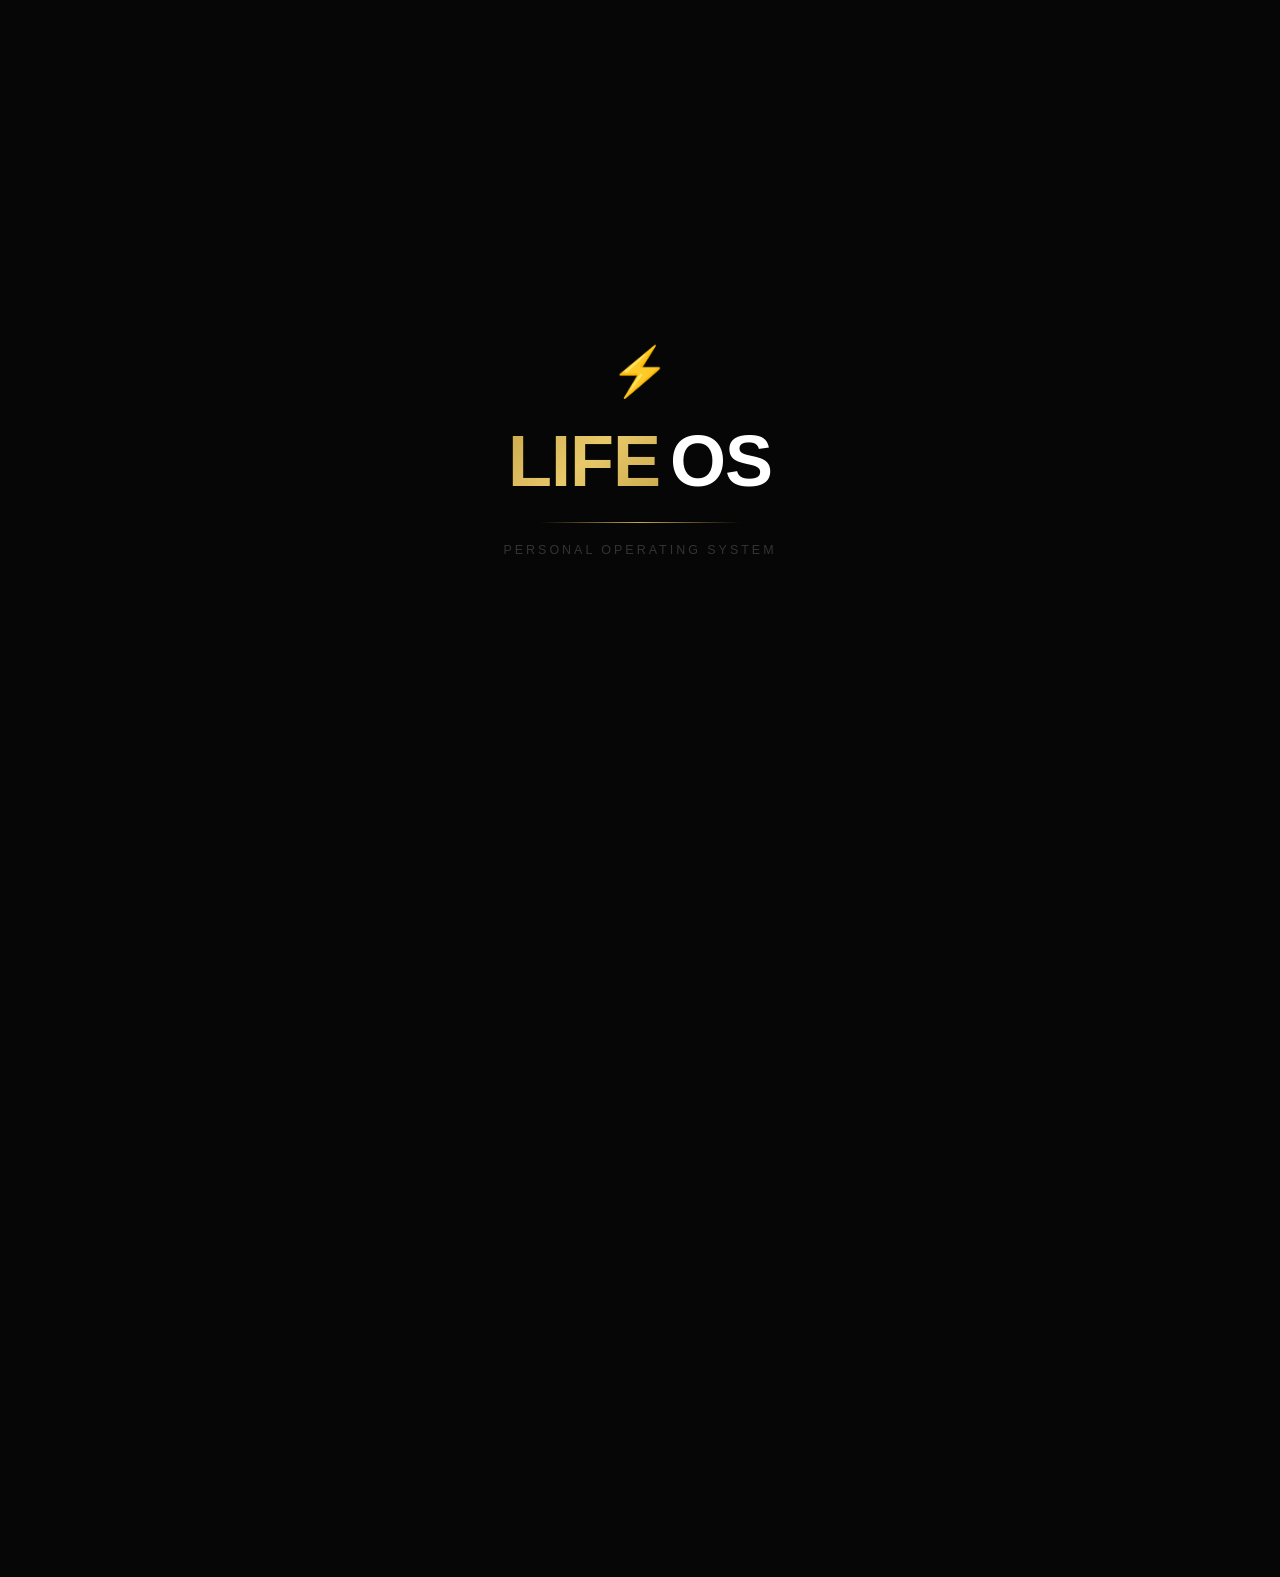
==== commit ad07bf37: "Modify index.html for stats and new card Updated stats and added new expense tracker card." ====
--- a/index.html
+++ b/index.html
@@ -13,7 +13,6 @@
   <link href="https://fonts.googleapis.com/css2?family=Inter:wght@300;400;500;600;700;800;900&display=swap" rel="stylesheet">
   <style>
     * { margin: 0; padding: 0; box-sizing: border-box; }
-
     body {
       background: #060606;
       color: #f0f0f0;
@@ -21,8 +20,6 @@
       min-height: 100vh;
       overflow-x: hidden;
     }
-
-    /* Splash screen */
     #splash {
       position: fixed;
       inset: 0;
@@ -35,19 +32,13 @@
       gap: 20px;
       transition: opacity 0.6s ease;
     }
-
-    #splash.hide {
-      opacity: 0;
-      pointer-events: none;
-    }
-
+    #splash.hide { opacity: 0; pointer-events: none; }
     .splash-bolt {
       font-size: 3rem;
       opacity: 0;
       transform: scale(0.5);
       animation: boltIn 0.6s ease 0.3s forwards;
     }
-
     .splash-title {
       font-size: clamp(2.5rem, 10vw, 4.5rem);
       font-weight: 900;
@@ -56,23 +47,19 @@
       transform: scale(0.8);
       animation: titleIn 0.7s ease 0.8s forwards;
     }
-
     .splash-title .s-life {
       background: linear-gradient(135deg, #c9a84c 0%, #e8c96a 50%, #c9a84c 100%);
       -webkit-background-clip: text;
       -webkit-text-fill-color: transparent;
       background-clip: text;
     }
-
     .splash-title .s-os { color: #fff; margin-left: 10px; }
-
     .splash-line {
       width: 0;
       height: 1px;
       background: linear-gradient(90deg, transparent, #c9a84c, transparent);
       animation: lineExpand 0.8s ease 1.3s forwards;
     }
-
     .splash-sub {
       font-size: 0.78rem;
       color: #333;
@@ -81,29 +68,23 @@
       opacity: 0;
       animation: fadeIn 0.5s ease 1.6s forwards;
     }
-
     @keyframes boltIn {
       0%   { opacity: 0; transform: scale(0.3); filter: blur(10px); }
       60%  { transform: scale(1.2); }
       100% { opacity: 1; transform: scale(1); filter: blur(0); }
     }
-
     @keyframes titleIn {
       0%   { opacity: 0; transform: scale(0.8) translateY(10px); filter: blur(6px); }
       100% { opacity: 1; transform: scale(1) translateY(0); filter: blur(0); }
     }
-
     @keyframes lineExpand {
       0%   { width: 0; }
       100% { width: 200px; }
     }
-
     @keyframes fadeIn {
       0%   { opacity: 0; transform: translateY(6px); }
       100% { opacity: 1; transform: translateY(0); }
     }
-
-    /* Canvas */
     #canvas {
       position: fixed;
       top: 0; left: 0;
@@ -113,9 +94,7 @@
       opacity: 0;
       transition: opacity 1s ease;
     }
-
     #canvas.show { opacity: 1; }
-
     .bg-glow {
       position: fixed;
       top: 0; left: 0;
@@ -127,8 +106,6 @@
       z-index: 0;
       pointer-events: none;
     }
-
-    /* Main content */
     .container {
       position: relative;
       z-index: 1;
@@ -139,35 +116,11 @@
       transform: translateY(20px);
       transition: opacity 0.8s ease, transform 0.8s ease;
     }
-
-    .container.show {
-      opacity: 1;
-      transform: translateY(0);
-    }
-
-    .greeting {
-      text-align: center;
-      margin-bottom: 8px;
-    }
-
-    .greeting-text {
-      font-size: 0.85rem;
-      color: #555;
-      letter-spacing: 1px;
-    }
-
-    .greeting-time {
-      font-size: 0.78rem;
-      color: #333;
-      margin-top: 4px;
-    }
-
-    .hero {
-      text-align: center;
-      margin-bottom: 32px;
-      margin-top: 16px;
-    }
-
+    .container.show { opacity: 1; transform: translateY(0); }
+    .greeting { text-align: center; margin-bottom: 8px; }
+    .greeting-text { font-size: 0.85rem; color: #555; letter-spacing: 1px; }
+    .greeting-time { font-size: 0.78rem; color: #333; margin-top: 4px; }
+    .hero { text-align: center; margin-bottom: 32px; margin-top: 16px; }
     .hero-tag {
       display: inline-flex;
       align-items: center;
@@ -182,7 +135,6 @@
       text-transform: uppercase;
       margin-bottom: 20px;
     }
-
     .hero h1 {
       font-size: clamp(3rem, 12vw, 5rem);
       font-weight: 900;
@@ -190,27 +142,16 @@
       margin-bottom: 12px;
       letter-spacing: -1px;
     }
-
     .life {
       background: linear-gradient(135deg, #c9a84c 0%, #e8c96a 50%, #c9a84c 100%);
       -webkit-background-clip: text;
       -webkit-text-fill-color: transparent;
       background-clip: text;
     }
-
     .os { color: #ffffff; margin-left: 12px; }
-
-    .hero-sub {
-      font-size: 0.92rem;
-      color: #444;
-      line-height: 1.7;
-      margin-bottom: 10px;
-    }
-
+    .hero-sub { font-size: 0.92rem; color: #444; line-height: 1.7; margin-bottom: 10px; }
     .hero-name { font-size: 0.78rem; color: #2a2a2a; font-weight: 500; }
     .hero-name span { color: #c9a84c; font-weight: 600; }
-
-    /* Dashboard */
     .dashboard {
       background: rgba(201,168,76,0.04);
       border: 1px solid rgba(201,168,76,0.15);
@@ -223,9 +164,7 @@
       transform: translateY(16px);
       transition: opacity 0.5s ease, transform 0.5s ease;
     }
-
     .dashboard.show { opacity: 1; transform: translateY(0); }
-
     .dashboard::before {
       content: '';
       position: absolute;
@@ -235,14 +174,12 @@
       border-radius: 50%;
       pointer-events: none;
     }
-
     .dashboard-header {
       display: flex;
       align-items: center;
       justify-content: space-between;
       margin-bottom: 16px;
     }
-
     .dashboard-title {
       display: flex;
       align-items: center;
@@ -253,16 +190,13 @@
       letter-spacing: 2px;
       font-weight: 700;
     }
-
     .dashboard-date { font-size: 0.72rem; color: #333; }
-
     .dash-stats {
       display: grid;
       grid-template-columns: repeat(3, 1fr);
       gap: 10px;
       margin-bottom: 16px;
     }
-
     .dash-stat {
       background: rgba(255,255,255,0.02);
       border: 1px solid rgba(255,255,255,0.04);
@@ -270,35 +204,10 @@
       padding: 12px;
       text-align: center;
     }
-
-    .dash-stat-num {
-      font-size: 1.4rem;
-      font-weight: 700;
-      color: #c9a84c;
-      line-height: 1;
-      margin-bottom: 4px;
-    }
-
-    .dash-stat-label {
-      font-size: 0.68rem;
-      color: #333;
-      text-transform: uppercase;
-      letter-spacing: 0.5px;
-    }
-
-    .focus-section {
-      border-top: 1px solid rgba(201,168,76,0.1);
-      padding-top: 14px;
-    }
-
-    .focus-label {
-      font-size: 0.7rem;
-      color: #444;
-      text-transform: uppercase;
-      letter-spacing: 1px;
-      margin-bottom: 10px;
-    }
-
+    .dash-stat-num { font-size: 1.4rem; font-weight: 700; color: #c9a84c; line-height: 1; margin-bottom: 4px; }
+    .dash-stat-label { font-size: 0.68rem; color: #333; text-transform: uppercase; letter-spacing: 0.5px; }
+    .focus-section { border-top: 1px solid rgba(201,168,76,0.1); padding-top: 14px; }
+    .focus-label { font-size: 0.7rem; color: #444; text-transform: uppercase; letter-spacing: 1px; margin-bottom: 10px; }
     .focus-item {
       display: flex;
       align-items: flex-start;
@@ -307,14 +216,12 @@
       font-size: 0.84rem;
       border-bottom: 1px solid rgba(255,255,255,0.03);
     }
-
     .focus-item:last-child { border-bottom: none; }
     .focus-item-text { color: #bbb; line-height: 1.5; }
     .focus-item-text b { color: #c9a84c; }
     .focus-item-sub { font-size: 0.72rem; color: #444; margin-top: 2px; }
     .focus-empty { font-size: 0.84rem; color: #333; line-height: 1.6; }
     .focus-empty b { color: #c9a84c; }
-
     .focus-cta {
       display: inline-block;
       margin-top: 12px;
@@ -326,8 +233,6 @@
       font-weight: 700;
       text-decoration: none;
     }
-
-    /* Stats */
     .stats-bar {
       display: flex;
       justify-content: center;
@@ -337,11 +242,8 @@
       transform: translateY(16px);
       transition: opacity 0.5s ease 0.1s, transform 0.5s ease 0.1s;
     }
-
     .stats-bar.show { opacity: 1; transform: translateY(0); }
-
     .stat { text-align: center; }
-
     .stat-num {
       font-size: 1.6rem;
       font-weight: 800;
@@ -350,23 +252,8 @@
       -webkit-text-fill-color: transparent;
       background-clip: text;
     }
-
-    .stat-label {
-      font-size: 0.68rem;
-      color: #333;
-      text-transform: uppercase;
-      letter-spacing: 1.5px;
-      font-weight: 600;
-      margin-top: 2px;
-    }
-
-    /* Cards */
-    .grid {
-      display: flex;
-      flex-direction: column;
-      gap: 10px;
-    }
-
+    .stat-label { font-size: 0.68rem; color: #333; text-transform: uppercase; letter-spacing: 1.5px; font-weight: 600; margin-top: 2px; }
+    .grid { display: flex; flex-direction: column; gap: 10px; }
     .card {
       background: rgba(255,255,255,0.02);
       border: 1px solid rgba(255,255,255,0.06);
@@ -383,12 +270,7 @@
       opacity: 0;
       transform: translateY(20px);
     }
-
-    .card.show {
-      opacity: 1;
-      transform: translateY(0);
-    }
-
+    .card.show { opacity: 1; transform: translateY(0); }
     .card::before {
       content: '';
       position: absolute;
@@ -400,15 +282,12 @@
       transition: transform 0.3s ease;
       transform-origin: bottom;
     }
-
     .card:hover {
       border-color: rgba(201,168,76,0.25);
       transform: translateX(4px) !important;
       background: rgba(201,168,76,0.04);
     }
-
     .card:hover::before { transform: scaleY(1); }
-
     .card-icon {
       width: 44px;
       height: 44px;
@@ -419,21 +298,18 @@
       font-size: 1.3rem;
       min-width: 44px;
     }
-
     .icon-study     { background: rgba(74,158,255,0.1);  border: 1px solid rgba(74,158,255,0.2); }
     .icon-journal   { background: rgba(201,168,76,0.1);  border: 1px solid rgba(201,168,76,0.2); }
     .icon-jee       { background: rgba(76,175,80,0.1);   border: 1px solid rgba(76,175,80,0.2); }
     .icon-habit     { background: rgba(255,100,50,0.1);  border: 1px solid rgba(255,100,50,0.2); }
     .icon-analytics { background: rgba(201,168,76,0.1);  border: 1px solid rgba(201,168,76,0.2); }
     .icon-pomodoro  { background: rgba(201,100,255,0.1); border: 1px solid rgba(201,100,255,0.2); }
-
+    .icon-expense   { background: rgba(76,175,80,0.1);   border: 1px solid rgba(76,175,80,0.2); }
     .card-body { flex: 1; }
     .card-title { font-size: 0.92rem; font-weight: 700; color: #e0e0e0; margin-bottom: 3px; }
     .card-desc  { font-size: 0.78rem; color: #3a3a3a; line-height: 1.5; }
-
     .card-arrow { font-size: 1rem; color: #222; transition: all 0.3s; }
     .card:hover .card-arrow { color: #c9a84c; transform: translateX(3px); }
-
     .tag {
       display: inline-flex;
       align-items: center;
@@ -447,7 +323,6 @@
       color: #4caf50;
       border: 1px solid rgba(76,175,80,0.2);
     }
-
     .footer {
       text-align: center;
       margin-top: 48px;
@@ -457,14 +332,12 @@
       opacity: 0;
       transition: opacity 0.5s ease;
     }
-
     .footer.show { opacity: 1; }
     .footer span { color: #2a2a2a; }
   </style>
 </head>
 <body>
 
-<!-- Splash Screen -->
 <div id="splash">
   <div class="splash-bolt">⚡</div>
   <div class="splash-title">
@@ -518,7 +391,7 @@
 
   <div class="stats-bar" id="statsBar">
     <div class="stat">
-      <div class="stat-num">6</div>
+      <div class="stat-num">7</div>
       <div class="stat-label">Features</div>
     </div>
     <div class="stat">
@@ -587,6 +460,16 @@
       </div>
       <div class="card-arrow">→</div>
     </a>
+
+    <a href="Expense-Tracker/index.html" class="card" id="card6">
+      <div class="card-icon icon-expense">💸</div>
+      <div class="card-body">
+        <div class="card-title">Expense Tracker</div>
+        <div class="card-desc">Track spending in ₹ or $. Budget, savings goal and breakdown.</div>
+        <span class="tag">✅ Live</span>
+      </div>
+      <div class="card-arrow">→</div>
+    </a>
   </div>
 
   <div class="footer" id="footer">
@@ -595,7 +478,6 @@
 </div>
 
 <script>
-// Splash → Main transition
 window.onload = function() {
   setTimeout(function() {
     document.getElementById('splash').classList.add('hide');
@@ -603,19 +485,13 @@
       document.getElementById('splash').style.display = 'none';
     }, 600);
 
-    // Show main content
     document.getElementById('mainContent').classList.add('show');
     document.getElementById('canvas').classList.add('show');
 
-    // Stagger cards
-    setTimeout(function() {
-      document.getElementById('dashboard').classList.add('show');
-    }, 200);
-    setTimeout(function() {
-      document.getElementById('statsBar').classList.add('show');
-    }, 350);
-
-    for (var i = 0; i < 6; i++) {
+    setTimeout(function() { document.getElementById('dashboard').classList.add('show'); }, 200);
+    setTimeout(function() { document.getElementById('statsBar').classList.add('show'); }, 350);
+
+    for (var i = 0; i < 7; i++) {
       (function(index) {
         setTimeout(function() {
           var card = document.getElementById('card' + index);
@@ -626,11 +502,10 @@
 
     setTimeout(function() {
       document.getElementById('footer').classList.add('show');
-    }, 1000);
+    }, 1050);
 
   }, 2500);
 
-  // Particles
   var canvas = document.getElementById('canvas');
   var ctx = canvas.getContext('2d');
   canvas.width  = window.innerWidth;
@@ -670,7 +545,6 @@
   draw();
 };
 
-// Greeting
 function updateGreeting() {
   var h = new Date().getHours();
   var g = h < 12 ? 'Good Morning ⚡' : h < 17 ? 'Good Afternoon ⚡' : 'Good Evening ⚡';
@@ -685,7 +559,6 @@
 updateGreeting();
 setInterval(updateGreeting, 60000);
 
-// Dashboard stats
 var today     = new Date().toDateString();
 var pomoToday = JSON.parse(localStorage.getItem('pomo_today'))   || { date:'', count:0 };
 var todayLog  = JSON.parse(localStorage.getItem('lifeos_today')) || { date:'', done:[] };
@@ -697,7 +570,6 @@
   return e.date === new Date().toLocaleDateString('en-IN',{day:'numeric',month:'short',year:'numeric'});
 }).length;
 
-// Focus recommender
 function buildRecommendations() {
   var jeeEntries   = JSON.parse(localStorage.getItem('lifeos_jee'))     || [];
   var studyEntries = JSON.parse(localStorage.getItem('lifeOS_entries')) || [];
@@ -746,7 +618,6 @@
 }
 buildRecommendations();
 
-// Service Worker
 if ('serviceWorker' in navigator) {
   navigator.serviceWorker.register('/life-os/sw.js');
 }
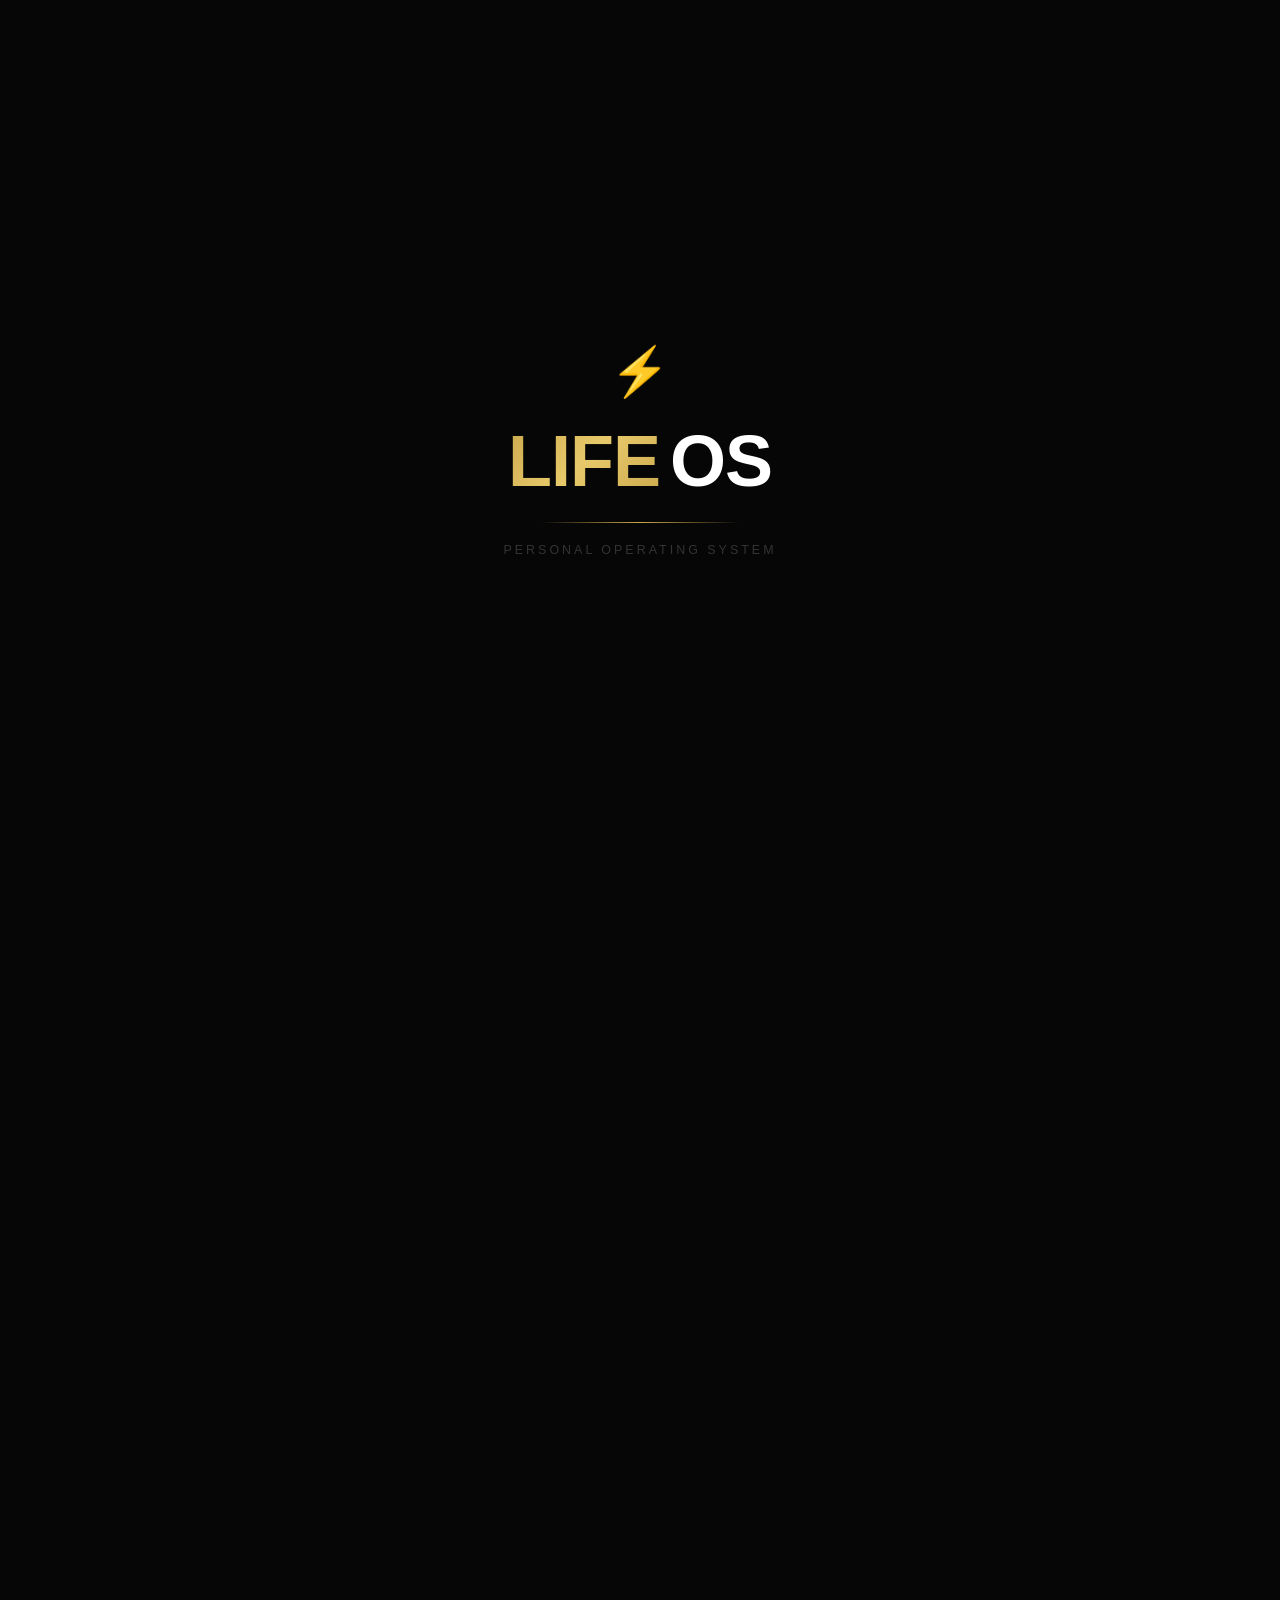
==== commit c740f967: "Add Flashcards to home page" ====
--- a/index.html
+++ b/index.html
@@ -305,6 +305,7 @@
     .icon-analytics { background: rgba(201,168,76,0.1);  border: 1px solid rgba(201,168,76,0.2); }
     .icon-pomodoro  { background: rgba(201,100,255,0.1); border: 1px solid rgba(201,100,255,0.2); }
     .icon-expense   { background: rgba(76,175,80,0.1);   border: 1px solid rgba(76,175,80,0.2); }
+    .icon-flash     { background: rgba(255,200,50,0.1);  border: 1px solid rgba(255,200,50,0.2); }
     .card-body { flex: 1; }
     .card-title { font-size: 0.92rem; font-weight: 700; color: #e0e0e0; margin-bottom: 3px; }
     .card-desc  { font-size: 0.78rem; color: #3a3a3a; line-height: 1.5; }
@@ -391,7 +392,7 @@
 
   <div class="stats-bar" id="statsBar">
     <div class="stat">
-      <div class="stat-num">7</div>
+      <div class="stat-num">8</div>
       <div class="stat-label">Features</div>
     </div>
     <div class="stat">
@@ -470,6 +471,16 @@
       </div>
       <div class="card-arrow">→</div>
     </a>
+
+    <a href="Flashcards/index.html" class="card" id="card7">
+      <div class="card-icon icon-flash">🃏</div>
+      <div class="card-body">
+        <div class="card-title">Flashcards</div>
+        <div class="card-desc">Spaced repetition for JEE. Flip, rate and master topics daily.</div>
+        <span class="tag">✅ Live</span>
+      </div>
+      <div class="card-arrow">→</div>
+    </a>
   </div>
 
   <div class="footer" id="footer">
@@ -491,7 +502,7 @@
     setTimeout(function() { document.getElementById('dashboard').classList.add('show'); }, 200);
     setTimeout(function() { document.getElementById('statsBar').classList.add('show'); }, 350);
 
-    for (var i = 0; i < 7; i++) {
+    for (var i = 0; i < 8; i++) {
       (function(index) {
         setTimeout(function() {
           var card = document.getElementById('card' + index);
@@ -502,7 +513,7 @@
 
     setTimeout(function() {
       document.getElementById('footer').classList.add('show');
-    }, 1050);
+    }, 1100);
 
   }, 2500);
 
